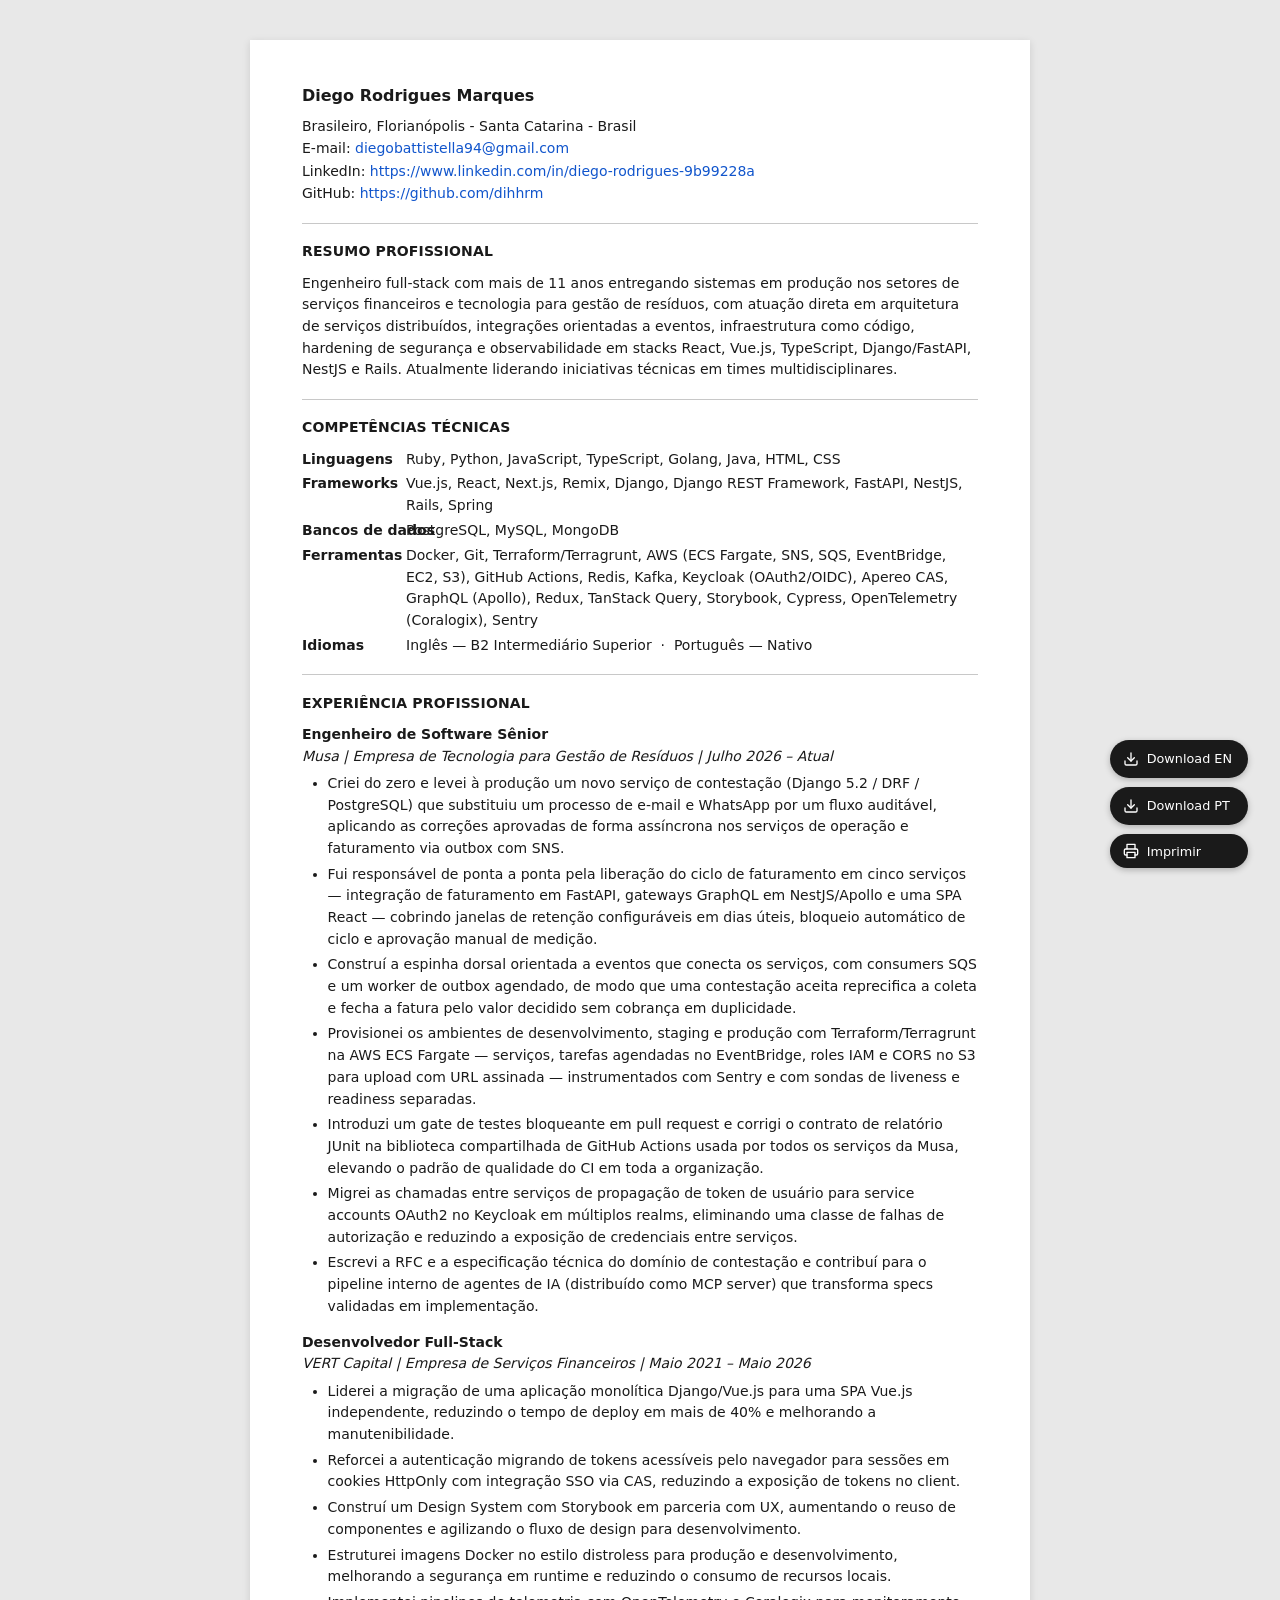
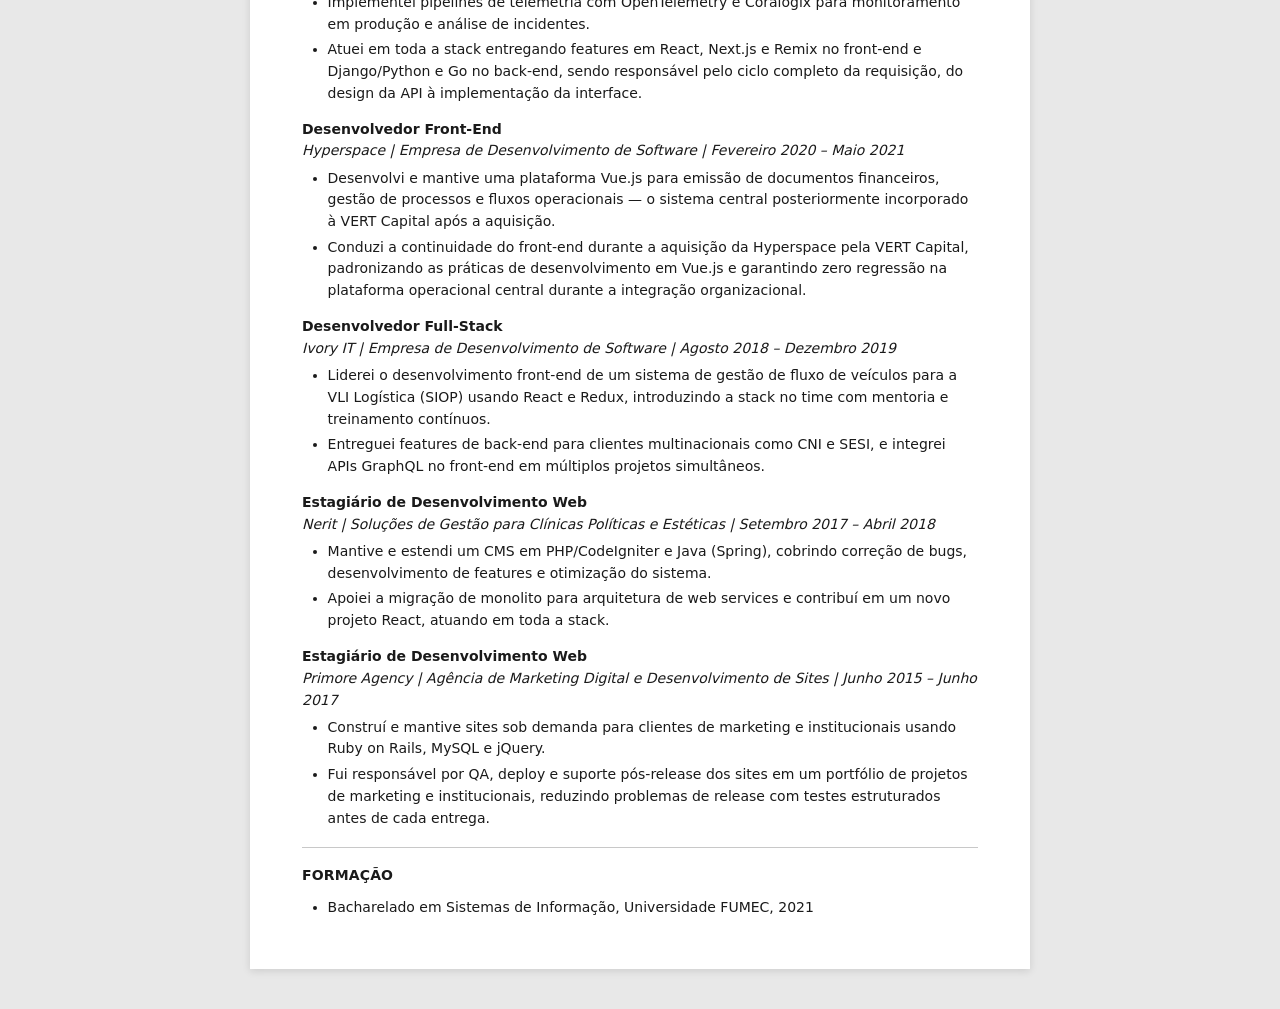
==== index-pt.html @ 75d7f80a "update with musa" ====
<!doctype html>
<html lang="pt-BR">
  <head>
    <meta charset="UTF-8" />
    <meta name="viewport" content="width=device-width, initial-scale=1.0" />
    <title>Diego Rodrigues Marques | Currículo</title>
    <link rel="stylesheet" href="styles.css" />
  </head>
  <body>
    <main class="cv">
      <header class="cv__header">
        <h1 class="cv__name">Diego Rodrigues Marques</h1>
        <div class="cv__contact">
          <span class="cv__contact-item"
            >Brasileiro, Florianópolis - Santa Catarina - Brasil</span
          >
          <span class="cv__contact-item"
            >E-mail:
            <a href="mailto:diegobattistella94@gmail.com"
              >diegobattistella94@gmail.com</a
            ></span
          >
          <span class="cv__contact-item"
            >LinkedIn:
            <a
              href="https://www.linkedin.com/in/diego-rodrigues-9b99228a"
              target="_blank"
              rel="noopener noreferrer"
              >https://www.linkedin.com/in/diego-rodrigues-9b99228a</a
            ></span
          >
          <span class="cv__contact-item"
            >GitHub:
            <a
              href="https://github.com/dihhrm"
              target="_blank"
              rel="noopener noreferrer"
              >https://github.com/dihhrm</a
            ></span
          >
        </div>
      </header>

      <hr class="cv__divider" />

      <section class="cv__section">
        <h2 class="cv__section-title">Resumo Profissional</h2>
        <p class="cv__paragraph">
          Engenheiro full-stack com mais de 11 anos entregando sistemas em
          produção nos setores de serviços financeiros e tecnologia para gestão
          de resíduos, com atuação direta em arquitetura de serviços
          distribuídos, integrações orientadas a eventos, infraestrutura como
          código, hardening de segurança e observabilidade em stacks React,
          Vue.js, TypeScript, Django/FastAPI, NestJS e Rails. Atualmente
          liderando iniciativas técnicas em times multidisciplinares.
        </p>
      </section>

      <hr class="cv__divider" />

      <section class="cv__section">
        <h2 class="cv__section-title">Competências Técnicas</h2>
        <dl class="cv__skills">
          <div class="cv__skills-row">
            <dt class="cv__skills-term">Linguagens</dt>
            <dd class="cv__skills-def">
              Ruby, Python, JavaScript, TypeScript, Golang, Java, HTML, CSS
            </dd>
          </div>
          <div class="cv__skills-row">
            <dt class="cv__skills-term">Frameworks</dt>
            <dd class="cv__skills-def">
              Vue.js, React, Next.js, Remix, Django, Django REST Framework,
              FastAPI, NestJS, Rails, Spring
            </dd>
          </div>
          <div class="cv__skills-row">
            <dt class="cv__skills-term">Bancos de dados</dt>
            <dd class="cv__skills-def">PostgreSQL, MySQL, MongoDB</dd>
          </div>
          <div class="cv__skills-row">
            <dt class="cv__skills-term">Ferramentas</dt>
            <dd class="cv__skills-def">
              Docker, Git, Terraform/Terragrunt, AWS (ECS Fargate, SNS, SQS,
              EventBridge, EC2, S3), GitHub Actions, Redis, Kafka, Keycloak
              (OAuth2/OIDC), Apereo CAS, GraphQL (Apollo), Redux, TanStack
              Query, Storybook, Cypress, OpenTelemetry (Coralogix), Sentry
            </dd>
          </div>
          <div class="cv__skills-row">
            <dt class="cv__skills-term">Idiomas</dt>
            <dd class="cv__skills-def">
              Inglês — B2 Intermediário Superior &nbsp;·&nbsp; Português —
              Nativo
            </dd>
          </div>
        </dl>
      </section>

      <hr class="cv__divider" />

      <section class="cv__section">
        <h2 class="cv__section-title">Experiência Profissional</h2>

        <div class="cv__job">
          <h3 class="cv__job-title">Engenheiro de Software Sênior</h3>
          <p class="cv__job-meta">
            Musa | Empresa de Tecnologia para Gestão de Resíduos | Julho 2026 –
            Atual
          </p>
          <ul class="cv__list">
            <li class="cv__list-item">
              Criei do zero e levei à produção um novo serviço de contestação
              (Django 5.2 / DRF / PostgreSQL) que substituiu um processo de
              e-mail e WhatsApp por um fluxo auditável, aplicando as correções
              aprovadas de forma assíncrona nos serviços de operação e
              faturamento via outbox com SNS.
            </li>
            <li class="cv__list-item">
              Fui responsável de ponta a ponta pela liberação do ciclo de
              faturamento em cinco serviços — integração de faturamento em
              FastAPI, gateways GraphQL em NestJS/Apollo e uma SPA React —
              cobrindo janelas de retenção configuráveis em dias úteis,
              bloqueio automático de ciclo e aprovação manual de medição.
            </li>
            <li class="cv__list-item">
              Construí a espinha dorsal orientada a eventos que conecta os
              serviços, com consumers SQS e um worker de outbox agendado, de
              modo que uma contestação aceita reprecifica a coleta e fecha a
              fatura pelo valor decidido sem cobrança em duplicidade.
            </li>
            <li class="cv__list-item">
              Provisionei os ambientes de desenvolvimento, staging e produção
              com Terraform/Terragrunt na AWS ECS Fargate — serviços, tarefas
              agendadas no EventBridge, roles IAM e CORS no S3 para upload com
              URL assinada — instrumentados com Sentry e com sondas de liveness
              e readiness separadas.
            </li>
            <li class="cv__list-item">
              Introduzi um gate de testes bloqueante em pull request e corrigi o
              contrato de relatório JUnit na biblioteca compartilhada de GitHub
              Actions usada por todos os serviços da Musa, elevando o padrão de
              qualidade do CI em toda a organização.
            </li>
            <li class="cv__list-item">
              Migrei as chamadas entre serviços de propagação de token de
              usuário para service accounts OAuth2 no Keycloak em múltiplos
              realms, eliminando uma classe de falhas de autorização e
              reduzindo a exposição de credenciais entre serviços.
            </li>
            <li class="cv__list-item">
              Escrevi a RFC e a especificação técnica do domínio de contestação
              e contribuí para o pipeline interno de agentes de IA (distribuído
              como MCP server) que transforma specs validadas em implementação.
            </li>
          </ul>
        </div>

        <div class="cv__job">
          <h3 class="cv__job-title">Desenvolvedor Full-Stack</h3>
          <p class="cv__job-meta">
            VERT Capital | Empresa de Serviços Financeiros | Maio 2021 – Maio
            2026
          </p>
          <ul class="cv__list">
            <li class="cv__list-item">
              Liderei a migração de uma aplicação monolítica Django/Vue.js para
              uma SPA Vue.js independente, reduzindo o tempo de deploy em mais
              de 40% e melhorando a manutenibilidade.
            </li>
            <li class="cv__list-item">
              Reforcei a autenticação migrando de tokens acessíveis pelo
              navegador para sessões em cookies HttpOnly com integração SSO via
              CAS, reduzindo a exposição de tokens no client.
            </li>
            <li class="cv__list-item">
              Construí um Design System com Storybook em parceria com UX,
              aumentando o reuso de componentes e agilizando o fluxo de design
              para desenvolvimento.
            </li>
            <li class="cv__list-item">
              Estruturei imagens Docker no estilo distroless para produção e
              desenvolvimento, melhorando a segurança em runtime e reduzindo o
              consumo de recursos locais.
            </li>
            <li class="cv__list-item">
              Implementei pipelines de telemetria com OpenTelemetry e Coralogix
              para monitoramento em produção e análise de incidentes.
            </li>
            <li class="cv__list-item">
              Atuei em toda a stack entregando features em React, Next.js e
              Remix no front-end e Django/Python e Go no back-end, sendo
              responsável pelo ciclo completo da requisição, do design da API à
              implementação da interface.
            </li>
          </ul>
        </div>

        <div class="cv__job">
          <h3 class="cv__job-title">Desenvolvedor Front-End</h3>
          <p class="cv__job-meta">
            Hyperspace | Empresa de Desenvolvimento de Software | Fevereiro 2020
            – Maio 2021
          </p>
          <ul class="cv__list">
            <li class="cv__list-item">
              Desenvolvi e mantive uma plataforma Vue.js para emissão de
              documentos financeiros, gestão de processos e fluxos operacionais
              — o sistema central posteriormente incorporado à VERT Capital
              após a aquisição.
            </li>
            <li class="cv__list-item">
              Conduzi a continuidade do front-end durante a aquisição da
              Hyperspace pela VERT Capital, padronizando as práticas de
              desenvolvimento em Vue.js e garantindo zero regressão na
              plataforma operacional central durante a integração
              organizacional.
            </li>
          </ul>
        </div>

        <div class="cv__job">
          <h3 class="cv__job-title">Desenvolvedor Full-Stack</h3>
          <p class="cv__job-meta">
            Ivory IT | Empresa de Desenvolvimento de Software | Agosto 2018 –
            Dezembro 2019
          </p>
          <ul class="cv__list">
            <li class="cv__list-item">
              Liderei o desenvolvimento front-end de um sistema de gestão de
              fluxo de veículos para a VLI Logística (SIOP) usando React e
              Redux, introduzindo a stack no time com mentoria e treinamento
              contínuos.
            </li>
            <li class="cv__list-item">
              Entreguei features de back-end para clientes multinacionais como
              CNI e SESI, e integrei APIs GraphQL no front-end em múltiplos
              projetos simultâneos.
            </li>
          </ul>
        </div>

        <div class="cv__job">
          <h3 class="cv__job-title">Estagiário de Desenvolvimento Web</h3>
          <p class="cv__job-meta">
            Nerit | Soluções de Gestão para Clínicas Políticas e Estéticas |
            Setembro 2017 – Abril 2018
          </p>
          <ul class="cv__list">
            <li class="cv__list-item">
              Mantive e estendi um CMS em PHP/CodeIgniter e Java (Spring),
              cobrindo correção de bugs, desenvolvimento de features e
              otimização do sistema.
            </li>
            <li class="cv__list-item">
              Apoiei a migração de monolito para arquitetura de web services e
              contribuí em um novo projeto React, atuando em toda a stack.
            </li>
          </ul>
        </div>

        <div class="cv__job">
          <h3 class="cv__job-title">Estagiário de Desenvolvimento Web</h3>
          <p class="cv__job-meta">
            Primore Agency | Agência de Marketing Digital e Desenvolvimento de
            Sites | Junho 2015 – Junho 2017
          </p>
          <ul class="cv__list">
            <li class="cv__list-item">
              Construí e mantive sites sob demanda para clientes de marketing e
              institucionais usando Ruby on Rails, MySQL e jQuery.
            </li>
            <li class="cv__list-item">
              Fui responsável por QA, deploy e suporte pós-release dos sites em
              um portfólio de projetos de marketing e institucionais, reduzindo
              problemas de release com testes estruturados antes de cada
              entrega.
            </li>
          </ul>
        </div>
      </section>

      <hr class="cv__divider" />

      <section class="cv__section">
        <h2 class="cv__section-title">Formação</h2>
        <ul class="cv__list">
          <li class="cv__list-item">
            Bacharelado em Sistemas de Informação, Universidade FUMEC, 2021
          </li>
        </ul>
      </section>
    </main>

    <div class="fab">
      <a
        class="fab__action"
        href="files/CV.pdf"
        download="Diego_Rodrigues_Marques_CV.pdf"
        aria-label="Download CV in English"
      >
        <svg
          class="fab__icon"
          xmlns="http://www.w3.org/2000/svg"
          viewBox="0 0 24 24"
          fill="none"
          stroke="currentColor"
          stroke-width="2"
          stroke-linecap="round"
          stroke-linejoin="round"
          aria-hidden="true"
        >
          <path d="M21 15v4a2 2 0 0 1-2 2H5a2 2 0 0 1-2-2v-4" />
          <polyline points="7 10 12 15 17 10" />
          <line x1="12" y1="15" x2="12" y2="3" />
        </svg>
        <span class="fab__label">Download EN</span>
      </a>
      <a
        class="fab__action"
        href="files/CV_PT.pdf"
        download="Diego_Rodrigues_Marques_CV_PT.pdf"
        aria-label="Download CV em Português"
      >
        <svg
          class="fab__icon"
          xmlns="http://www.w3.org/2000/svg"
          viewBox="0 0 24 24"
          fill="none"
          stroke="currentColor"
          stroke-width="2"
          stroke-linecap="round"
          stroke-linejoin="round"
          aria-hidden="true"
        >
          <path d="M21 15v4a2 2 0 0 1-2 2H5a2 2 0 0 1-2-2v-4" />
          <polyline points="7 10 12 15 17 10" />
          <line x1="12" y1="15" x2="12" y2="3" />
        </svg>
        <span class="fab__label">Download PT</span>
      </a>
      <button
        class="fab__action"
        onclick="window.print()"
        aria-label="Imprimir currículo"
      >
        <svg
          class="fab__icon"
          xmlns="http://www.w3.org/2000/svg"
          viewBox="0 0 24 24"
          fill="none"
          stroke="currentColor"
          stroke-width="2"
          stroke-linecap="round"
          stroke-linejoin="round"
          aria-hidden="true"
        >
          <polyline points="6 9 6 2 18 2 18 9" />
          <path
            d="M6 18H4a2 2 0 0 1-2-2v-5a2 2 0 0 1 2-2h16a2 2 0 0 1 2 2v5a2 2 0 0 1-2 2h-2"
          />
          <rect x="6" y="14" width="12" height="8" />
        </svg>
        <span class="fab__label">Imprimir</span>
      </button>
    </div>
  </body>
</html>
---- styles.css ----
*,
*::before,
*::after {
  box-sizing: border-box;
  margin: 0;
  padding: 0;
}

:root {
  --color-text: #1a1a1a;
  --color-link: #1155cc;
  --color-divider: #c8c8c8;
  --color-page-bg: #e8e8e8;
  --color-card-bg: #ffffff;
  --color-fab-bg: #1a1a1a;
  --color-fab-hover: #3a3a3a;
  --color-fab-text: #ffffff;
  --font: system-ui, -apple-system, "Segoe UI", Arial, sans-serif;
  --font-size-base: 10.5pt;
  --line-height: 1.55;
  --cv-max-width: 780px;
}

body {
  font-family: var(--font);
  font-size: var(--font-size-base);
  line-height: var(--line-height);
  color: var(--color-text);
  background-color: var(--color-page-bg);
}

.cv {
  max-width: var(--cv-max-width);
  margin: 2.5rem auto;
  background-color: var(--color-card-bg);
  padding: 2.75rem 3.25rem;
  box-shadow: 0 2px 8px rgba(0, 0, 0, 0.12);
}

.cv__header {
  margin-bottom: 1.1rem;
}

.cv__name {
  font-size: 12pt;
  font-weight: 700;
  margin-bottom: 0.45rem;
}

.cv__contact {
  display: flex;
  flex-direction: column;
  gap: 0.05rem;
}

.cv__contact-item {
  font-size: var(--font-size-base);
}

.cv__contact-item a {
  color: var(--color-link);
  text-decoration: none;
}

.cv__contact-item a:hover {
  text-decoration: underline;
}

.cv__divider {
  border: none;
  border-top: 1px solid var(--color-divider);
  margin: 1.1rem 0;
}

.cv__section {
  margin-bottom: 0.4rem;
}

.cv__section-title {
  font-size: var(--font-size-base);
  font-weight: 700;
  text-transform: uppercase;
  letter-spacing: 0.01em;
  margin-bottom: 0.6rem;
}

.cv__paragraph {
  line-height: var(--line-height);
}

.cv__list {
  list-style-type: disc;
  padding-left: 1.6rem;
  margin-top: 0.35rem;
}

.cv__list--nested {
  list-style-type: circle;
  margin-top: 0.15rem;
}

.cv__list-item {
  margin-bottom: 0.25rem;
}

.cv__list-item:last-child {
  margin-bottom: 0;
}

.cv__job {
  margin-bottom: 0.9rem;
}

.cv__job:last-child {
  margin-bottom: 0;
}

.cv__job-title {
  font-size: var(--font-size-base);
  font-weight: 700;
}

.cv__job-meta {
  font-style: italic;
  margin-bottom: 0.35rem;
}

.cv__skills {
  display: flex;
  flex-direction: column;
  gap: 0.2rem;
}

.cv__skills-row {
  display: grid;
  grid-template-columns: 6rem 1fr;
  gap: 0.5rem;
  align-items: baseline;
}

.cv__skills-term {
  font-weight: 700;
  font-size: var(--font-size-base);
  white-space: nowrap;
}

.cv__skills-def {
  margin: 0;
  font-size: var(--font-size-base);
}

.cv__sub-header {
  margin-top: 0.5rem;
  margin-bottom: 0.15rem;
}

.fab {
  position: fixed;
  bottom: 2rem;
  right: 2rem;
  display: flex;
  flex-direction: column;
  gap: 0.6rem;
  z-index: 50;
}

.fab__action {
  display: inline-flex;
  align-items: center;
  gap: 0.45rem;
  background-color: var(--color-fab-bg);
  color: var(--color-fab-text);
  border: none;
  border-radius: 2rem;
  padding: 0.55rem 1rem 0.55rem 0.85rem;
  font-family: var(--font);
  font-size: 0.8rem;
  font-weight: 500;
  cursor: pointer;
  text-decoration: none;
  white-space: nowrap;
  transition: background-color 0.15s ease, transform 0.15s ease;
  box-shadow: 0 2px 6px rgba(0, 0, 0, 0.25);
}

.fab__action:hover {
  background-color: var(--color-fab-hover);
  transform: translateY(-1px);
}

.fab__action:active {
  transform: translateY(0);
}

.fab__icon {
  width: 16px;
  height: 16px;
  flex-shrink: 0;
}

@media (max-width: 640px) {
  .cv {
    margin: 0;
    padding: 1.5rem 1.25rem;
    box-shadow: none;
  }

  .fab {
    bottom: 1rem;
    right: 1rem;
  }
}

@media print {
  @page {
    margin: 14mm 16mm;
  }

  body {
    background-color: transparent;
    font-size: 10pt;
  }

  .cv {
    margin: 0;
    padding: 0;
    box-shadow: none;
    max-width: none;
  }

  .fab {
    display: none;
  }

  .cv__contact-item a {
    color: var(--color-text);
    text-decoration: none;
  }

  .cv__job,
  .cv__skills-row {
    break-inside: avoid;
  }

  .cv__section-title {
    break-after: avoid;
  }
}
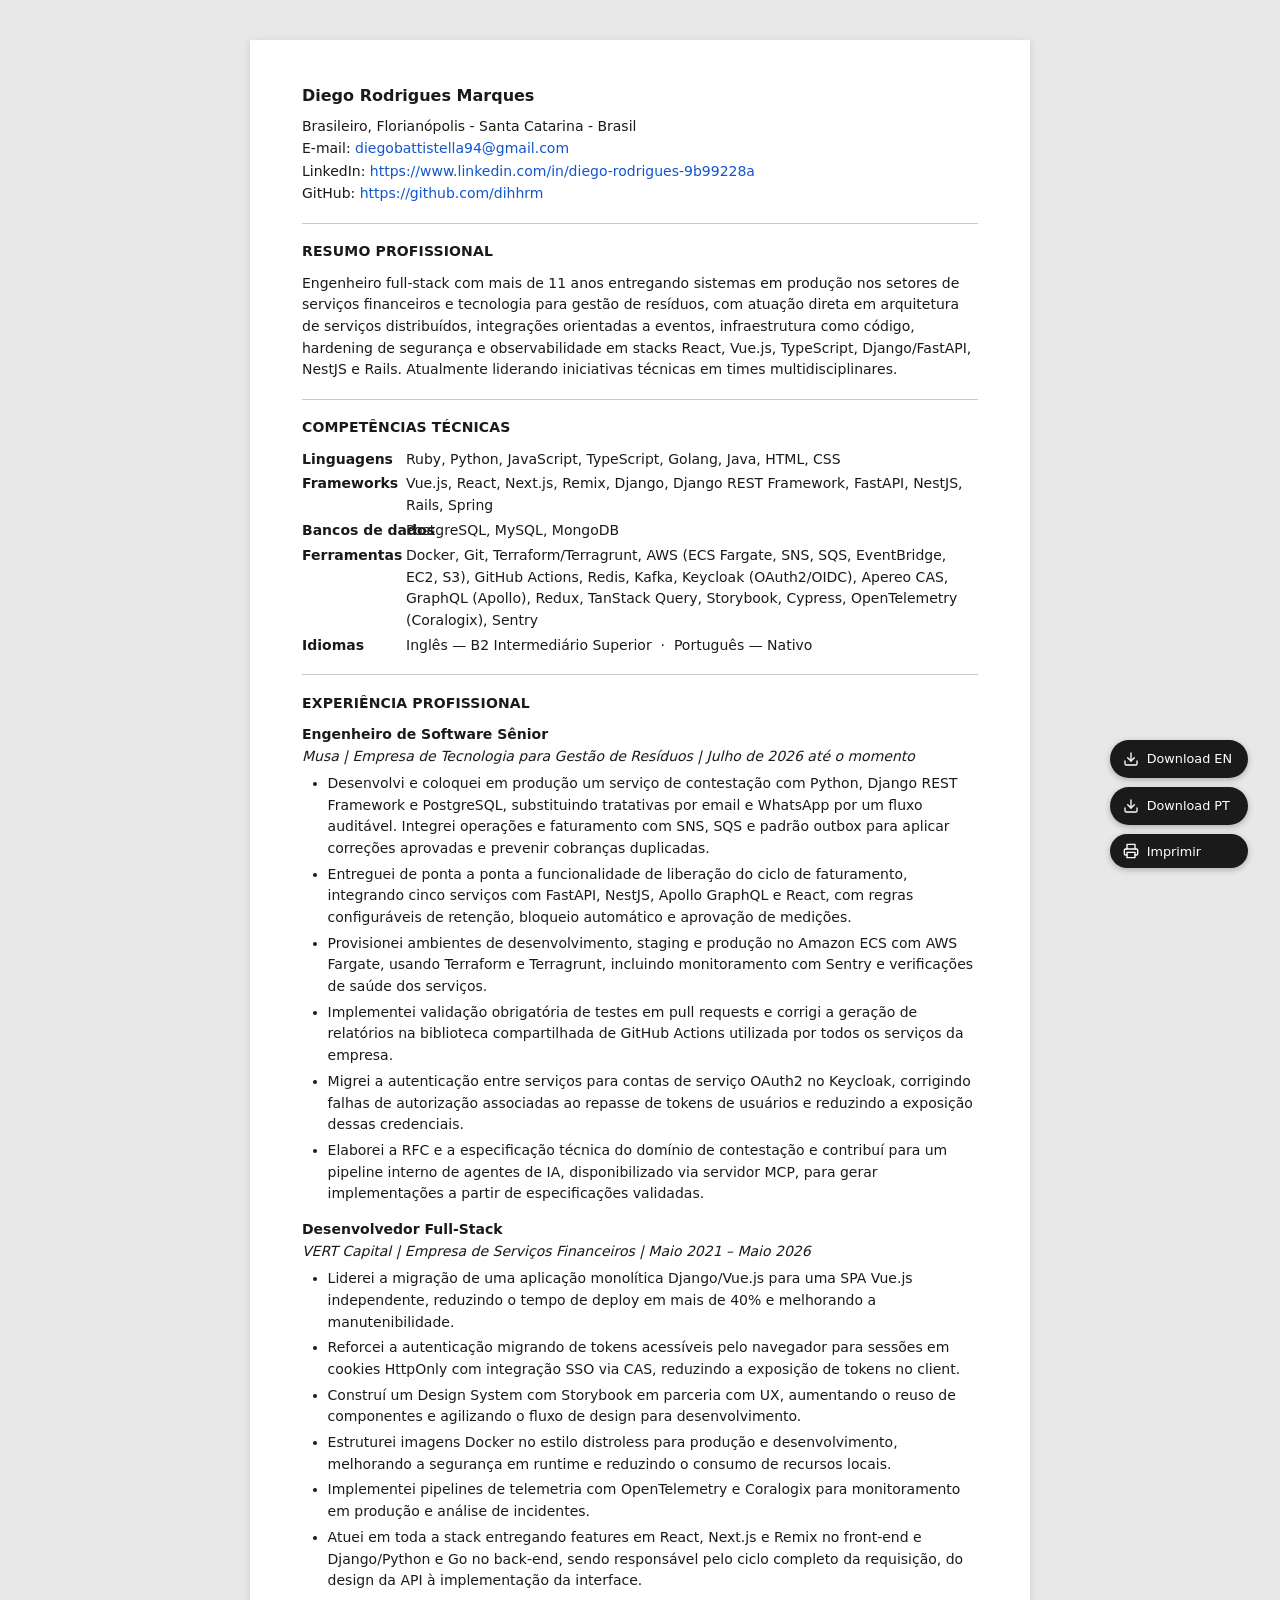
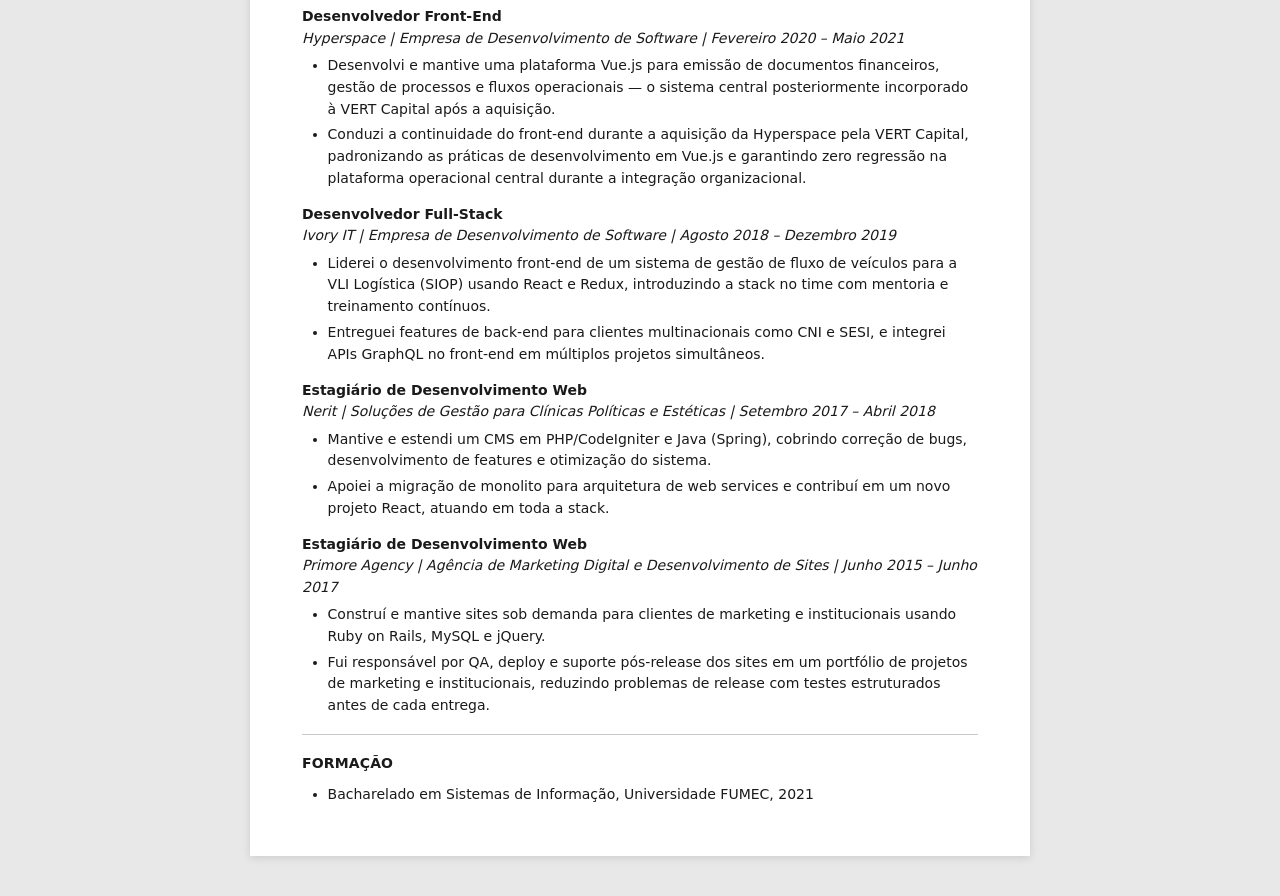
==== commit ec9d2f4f: "update text" ====
--- a/index-pt.html
+++ b/index-pt.html
@@ -105,53 +105,43 @@
         <div class="cv__job">
           <h3 class="cv__job-title">Engenheiro de Software Sênior</h3>
           <p class="cv__job-meta">
-            Musa | Empresa de Tecnologia para Gestão de Resíduos | Julho 2026 –
-            Atual
-          </p>
-          <ul class="cv__list">
-            <li class="cv__list-item">
-              Criei do zero e levei à produção um novo serviço de contestação
-              (Django 5.2 / DRF / PostgreSQL) que substituiu um processo de
-              e-mail e WhatsApp por um fluxo auditável, aplicando as correções
-              aprovadas de forma assíncrona nos serviços de operação e
-              faturamento via outbox com SNS.
-            </li>
-            <li class="cv__list-item">
-              Fui responsável de ponta a ponta pela liberação do ciclo de
-              faturamento em cinco serviços — integração de faturamento em
-              FastAPI, gateways GraphQL em NestJS/Apollo e uma SPA React —
-              cobrindo janelas de retenção configuráveis em dias úteis,
-              bloqueio automático de ciclo e aprovação manual de medição.
-            </li>
-            <li class="cv__list-item">
-              Construí a espinha dorsal orientada a eventos que conecta os
-              serviços, com consumers SQS e um worker de outbox agendado, de
-              modo que uma contestação aceita reprecifica a coleta e fecha a
-              fatura pelo valor decidido sem cobrança em duplicidade.
-            </li>
-            <li class="cv__list-item">
-              Provisionei os ambientes de desenvolvimento, staging e produção
-              com Terraform/Terragrunt na AWS ECS Fargate — serviços, tarefas
-              agendadas no EventBridge, roles IAM e CORS no S3 para upload com
-              URL assinada — instrumentados com Sentry e com sondas de liveness
-              e readiness separadas.
-            </li>
-            <li class="cv__list-item">
-              Introduzi um gate de testes bloqueante em pull request e corrigi o
-              contrato de relatório JUnit na biblioteca compartilhada de GitHub
-              Actions usada por todos os serviços da Musa, elevando o padrão de
-              qualidade do CI em toda a organização.
-            </li>
-            <li class="cv__list-item">
-              Migrei as chamadas entre serviços de propagação de token de
-              usuário para service accounts OAuth2 no Keycloak em múltiplos
-              realms, eliminando uma classe de falhas de autorização e
-              reduzindo a exposição de credenciais entre serviços.
-            </li>
-            <li class="cv__list-item">
-              Escrevi a RFC e a especificação técnica do domínio de contestação
-              e contribuí para o pipeline interno de agentes de IA (distribuído
-              como MCP server) que transforma specs validadas em implementação.
+            Musa | Empresa de Tecnologia para Gestão de Resíduos | Julho de 2026
+            até o momento
+          </p>
+          <ul class="cv__list">
+            <li class="cv__list-item">
+              Desenvolvi e coloquei em produção um serviço de contestação com
+              Python, Django REST Framework e PostgreSQL, substituindo tratativas
+              por email e WhatsApp por um fluxo auditável. Integrei operações e
+              faturamento com SNS, SQS e padrão outbox para aplicar correções
+              aprovadas e prevenir cobranças duplicadas.
+            </li>
+            <li class="cv__list-item">
+              Entreguei de ponta a ponta a funcionalidade de liberação do ciclo
+              de faturamento, integrando cinco serviços com FastAPI, NestJS,
+              Apollo GraphQL e React, com regras configuráveis de retenção,
+              bloqueio automático e aprovação de medições.
+            </li>
+            <li class="cv__list-item">
+              Provisionei ambientes de desenvolvimento, staging e produção no
+              Amazon ECS com AWS Fargate, usando Terraform e Terragrunt, incluindo
+              monitoramento com Sentry e verificações de saúde dos serviços.
+            </li>
+            <li class="cv__list-item">
+              Implementei validação obrigatória de testes em pull requests e
+              corrigi a geração de relatórios na biblioteca compartilhada de
+              GitHub Actions utilizada por todos os serviços da empresa.
+            </li>
+            <li class="cv__list-item">
+              Migrei a autenticação entre serviços para contas de serviço OAuth2
+              no Keycloak, corrigindo falhas de autorização associadas ao repasse
+              de tokens de usuários e reduzindo a exposição dessas credenciais.
+            </li>
+            <li class="cv__list-item">
+              Elaborei a RFC e a especificação técnica do domínio de contestação
+              e contribuí para um pipeline interno de agentes de IA,
+              disponibilizado via servidor MCP, para gerar implementações a
+              partir de especificações validadas.
             </li>
           </ul>
         </div>
